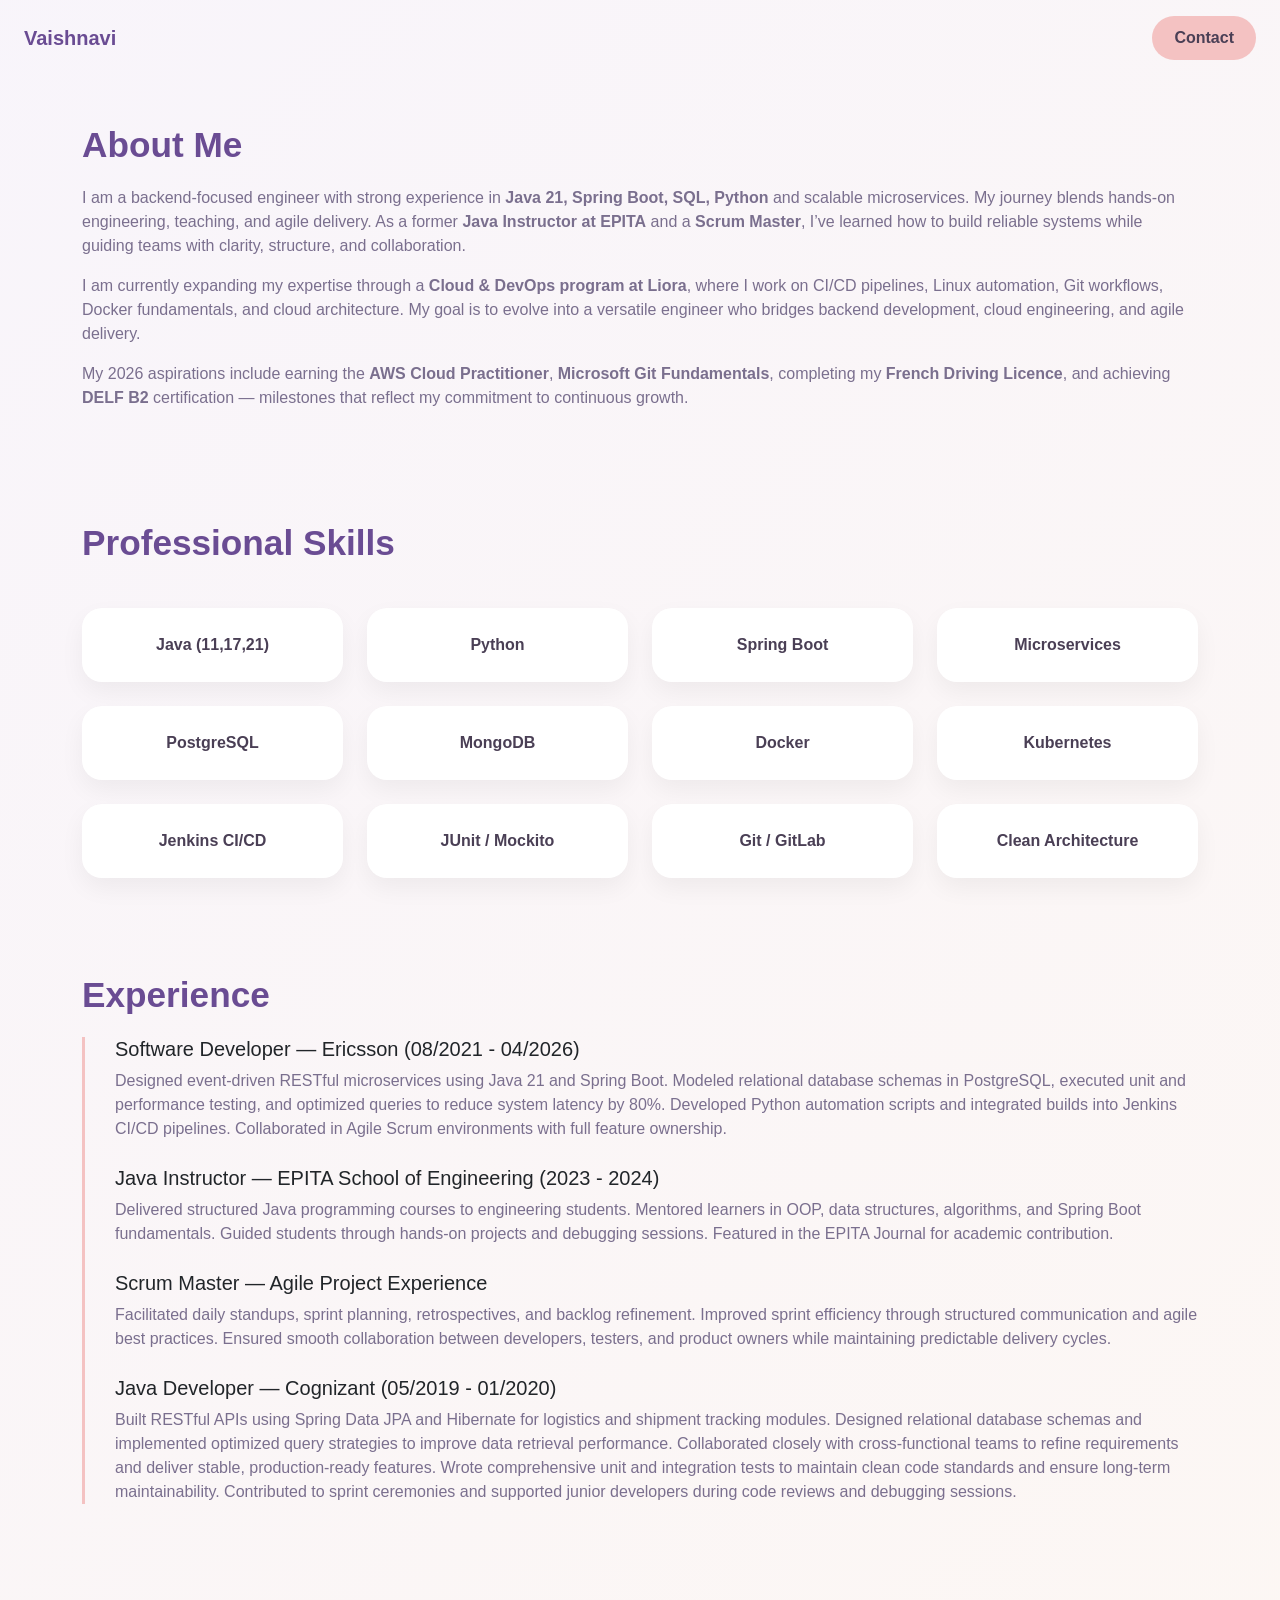
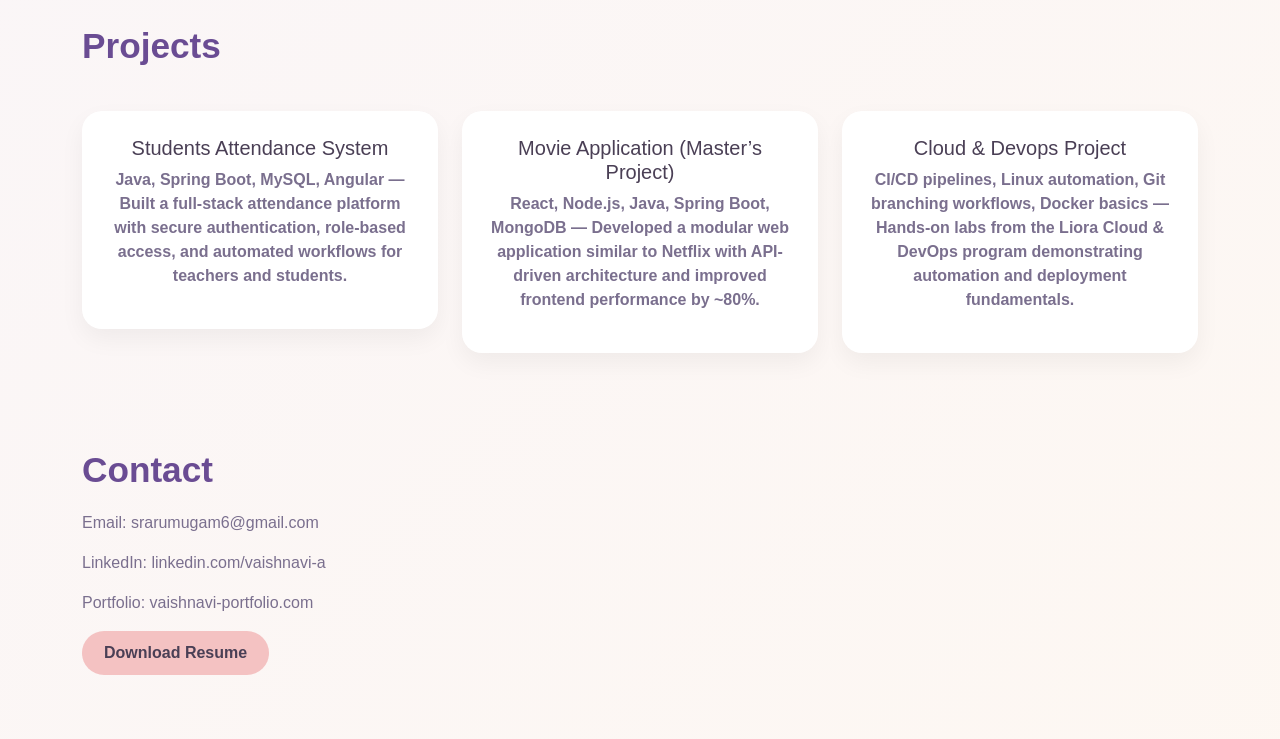
==== portfolio.html @ 89f33f96 "Add download link for resume in portfolio.html" ====
<!DOCTYPE html>
<html lang="en">
<head>
    <meta charset="UTF-8">
    <meta name="viewport" content="width=device-width, initial-scale=1.0">
    <title>Vaishnavi | Portfolio</title>

    <link href="https://cdn.jsdelivr.net/npm/bootstrap@5.3.3/dist/css/bootstrap.min.css" rel="stylesheet">
    <link rel="stylesheet" href="style.css">
</head>

<body class="premium-bg">

    <!-- NAVBAR -->
    <nav class="navbar navbar-light bg-transparent px-4 py-3 fade-in">
        <a class="navbar-brand fw-bold premium-title" href="index.html">Vaishnavi</a>
        <div class="ms-auto">
            <a href="#contact" class="btn premium-btn">Contact</a>
        </div>
    </nav>

    <!-- ABOUT -->
    <section class="container py-5 fade-in-delayed">
        <h2 class="section-title-premium">About Me</h2>
        <p class="premium-text">
            I am a backend-focused engineer with strong experience in <strong>Java 21, Spring Boot, SQL, Python</strong> 
            and scalable microservices. My journey blends hands-on engineering, teaching, and agile delivery. As a 
            former <strong>Java Instructor at EPITA</strong> and a <strong>Scrum Master</strong>, I’ve learned how to build 
            reliable systems while guiding teams with clarity, structure, and collaboration.
        </p>

        <p class="premium-text">
            I am currently expanding my expertise through a <strong>Cloud & DevOps program at Liora</strong>, where I work 
            on CI/CD pipelines, Linux automation, Git workflows, Docker fundamentals, and cloud architecture. My goal is 
            to evolve into a versatile engineer who bridges backend development, cloud engineering, and agile delivery.
        </p>

        <p class="premium-text">
            My 2026 aspirations include earning the <strong>AWS Cloud Practitioner</strong>, 
            <strong>Microsoft Git Fundamentals</strong>, completing my <strong>French Driving Licence</strong>, and achieving 
            <strong>DELF B2</strong> certification — milestones that reflect my commitment to continuous growth.
        </p>
    </section>

    <!-- SKILLS -->
    <section class="container py-5 fade-in-delayed">
        <h2 class="section-title-premium">Professional Skills</h2>

        <div class="row g-4 mt-3">
            <div class="col-md-3"><div class="premium-card">Java (11,17,21)</div></div>
            <div class="col-md-3"><div class="premium-card">Python</div></div>
            <div class="col-md-3"><div class="premium-card">Spring Boot</div></div>
            <div class="col-md-3"><div class="premium-card">Microservices</div></div>
            <div class="col-md-3"><div class="premium-card">PostgreSQL</div></div>
            <div class="col-md-3"><div class="premium-card">MongoDB</div></div>
            <div class="col-md-3"><div class="premium-card">Docker</div></div>
            <div class="col-md-3"><div class="premium-card">Kubernetes</div></div>
            <div class="col-md-3"><div class="premium-card">Jenkins CI/CD</div></div>
            <div class="col-md-3"><div class="premium-card">JUnit / Mockito</div></div>
            <div class="col-md-3"><div class="premium-card">Git / GitLab</div></div>
            <div class="col-md-3"><div class="premium-card">Clean Architecture</div></div>
        </div>
    </section>

    <!-- EXPERIENCE -->
    <section class="container py-5 fade-in-delayed">
        <h2 class="section-title-premium">Experience</h2>

        <div class="premium-timeline">

            <div class="timeline-item-premium">
                <h5>Software Developer — Ericsson (08/2021 - 04/2026)</h5>
                <p class="premium-text">
                    Designed event-driven RESTful microservices using Java 21 and Spring Boot. Modeled relational
                    database schemas in PostgreSQL, executed unit and performance testing, and optimized queries to
                    reduce system latency by 80%. Developed Python automation scripts and integrated builds into
                    Jenkins CI/CD pipelines. Collaborated in Agile Scrum environments with full feature ownership.
                </p>
            </div>

            <div class="timeline-item-premium">
                <h5>Java Instructor — EPITA School of Engineering (2023 - 2024)</h5>
                <p class="premium-text">
                    Delivered structured Java programming courses to engineering students. Mentored learners in OOP,
                    data structures, algorithms, and Spring Boot fundamentals. Guided students through hands-on
                    projects and debugging sessions. Featured in the EPITA Journal for academic contribution.
                </p>
            </div>

            <div class="timeline-item-premium">
                <h5>Scrum Master — Agile Project Experience</h5>
                <p class="premium-text">
                    Facilitated daily standups, sprint planning, retrospectives, and backlog refinement. Improved sprint
                    efficiency through structured communication and agile best practices. Ensured smooth collaboration
                    between developers, testers, and product owners while maintaining predictable delivery cycles.
                </p>
            </div>

        <div class="timeline-item-premium">
            <h5>Java Developer — Cognizant (05/2019 - 01/2020)</h5>
            <p class="premium-text">
                Built RESTful APIs using Spring Data JPA and Hibernate for logistics and shipment tracking modules. 
                Designed relational database schemas and implemented optimized query strategies to improve data retrieval 
                performance. Collaborated closely with cross-functional teams to refine requirements and deliver stable, 
                production-ready features. Wrote comprehensive unit and integration tests to maintain clean code standards 
                and ensure long-term maintainability. Contributed to sprint ceremonies and supported junior developers 
                during code reviews and debugging sessions.
            </p>
        </div>


        </div>
    </section>

    <!-- PROJECTS -->
    <section class="container py-5 fade-in-delayed">
        <h2 class="section-title-premium">Projects</h2>

        <div class="row g-4 mt-3">
            <div class="col-md-4">
                <div class="premium-card project-card">
                    <h5>Students Attendance System</h5>
                    <p class="premium-text">
                        Java, Spring Boot, MySQL, Angular — Built a full-stack attendance platform with secure
                        authentication, role-based access, and automated workflows for teachers and students.
                    </p>
                </div>
            </div>

            <div class="col-md-4">
                <div class="premium-card project-card">
                    <h5>Movie Application (Master’s Project)</h5>
                    <p class="premium-text">
                        React, Node.js, Java, Spring Boot, MongoDB — Developed a modular web application similar to 
                        Netflix with API-driven architecture and improved frontend performance by ~80%.
                    </p>
                </div>
            </div>

            <div class="col-md-4">
                <div class="premium-card project-card">
                    <h5>Cloud & Devops Project</h5>
                    <p class="premium-text">
                        CI/CD pipelines, Linux automation, Git branching workflows, Docker basics — Hands-on labs from 
                        the Liora Cloud & DevOps program demonstrating automation and deployment fundamentals.
                    </p>
                </div>
            </div>
        </div>
    </section>

    <!-- CONTACT -->
    <section id="contact" class="container py-5 fade-in-delayed">
        <h2 class="section-title-premium">Contact</h2>
        <p class="premium-text">Email: srarumugam6@gmail.com</p>
        <p class="premium-text">LinkedIn: linkedin.com/vaishnavi-a</p>
        <p class="premium-text">Portfolio: vaishnavi-portfolio.com</p>
        <p class="premium-text">
        <a href="assets/resume.pdf" class="btn premium-btn" download>Download Resume</a>
        </p>

    </section>

</body>
</html>
---- style.css ----
html {
    scroll-behavior: smooth;
}

body {
    font-family: 'Poppins', sans-serif;
}

/* Soft gradient background */
.premium-bg {
    background: linear-gradient(135deg, rgba(247,243,250,0.85), rgba(253,246,240,0.85));
}

/* Background carousel */
.bg-carousel {
    position: fixed;
    top: 0;
    left: 0;
    width: 100%;
    height: 100%;
    z-index: -1;
}

.bg1 { background: url('assets/bg1.jpg') center/cover no-repeat; }
.bg2 { background: url('assets/bg2.jpg') center/cover no-repeat; }
.bg3 { background: url('assets/bg3.jpg') center/cover no-repeat; }

/* Premium typography */
.premium-title {
    color: #6a4c93;
}

.premium-text {
    color: #7a6f8e;
}

/* Premium CTA button */
.premium-btn {
    background-color: #f4c2c2;
    color: #4a3f55;
    border-radius: 25px;
    padding: 10px 22px;
    font-weight: 600;
    border: none;
    transition: all 0.3s ease;
}

.premium-btn:hover {
    background-color: #f0b1b1;
    transform: translateY(-3px);
}

/* Hero photo */
.hero-photo-premium {
    width: 320px;
    border-radius: 25px;
    box-shadow: 0 15px 35px rgba(0,0,0,0.1);
}

/* Section titles */
.section-title-premium {
    font-size: 2.2rem;
    font-weight: 600;
    color: #6a4c93;
    margin-bottom: 20px;
}

/* Premium cards */
.premium-card {
    background: #ffffff;
    padding: 25px;
    border-radius: 20px;
    box-shadow: 0 10px 25px rgba(0,0,0,0.05);
    text-align: center;
    font-weight: 600;
    color: #4a3f55;
    transition: all 0.3s ease;
}

.premium-card:hover {
    transform: translateY(-5px);
    box-shadow: 0 15px 35px rgba(0,0,0,0.1);
}

/* Timeline */
.premium-timeline {
    border-left: 3px solid #f4c2c2;
    padding-left: 20px;
}

.timeline-item-premium {
    margin-bottom: 25px;
    padding-left: 10px;
}

/* Fade-in animations */
.fade-in {
    animation: fadeIn 1s ease forwards;
    opacity: 0;
}

.fade-in-delayed {
    animation: fadeIn 1.5s ease forwards;
    opacity: 0;
}

@keyframes fadeIn {
    to { opacity: 1; }
}
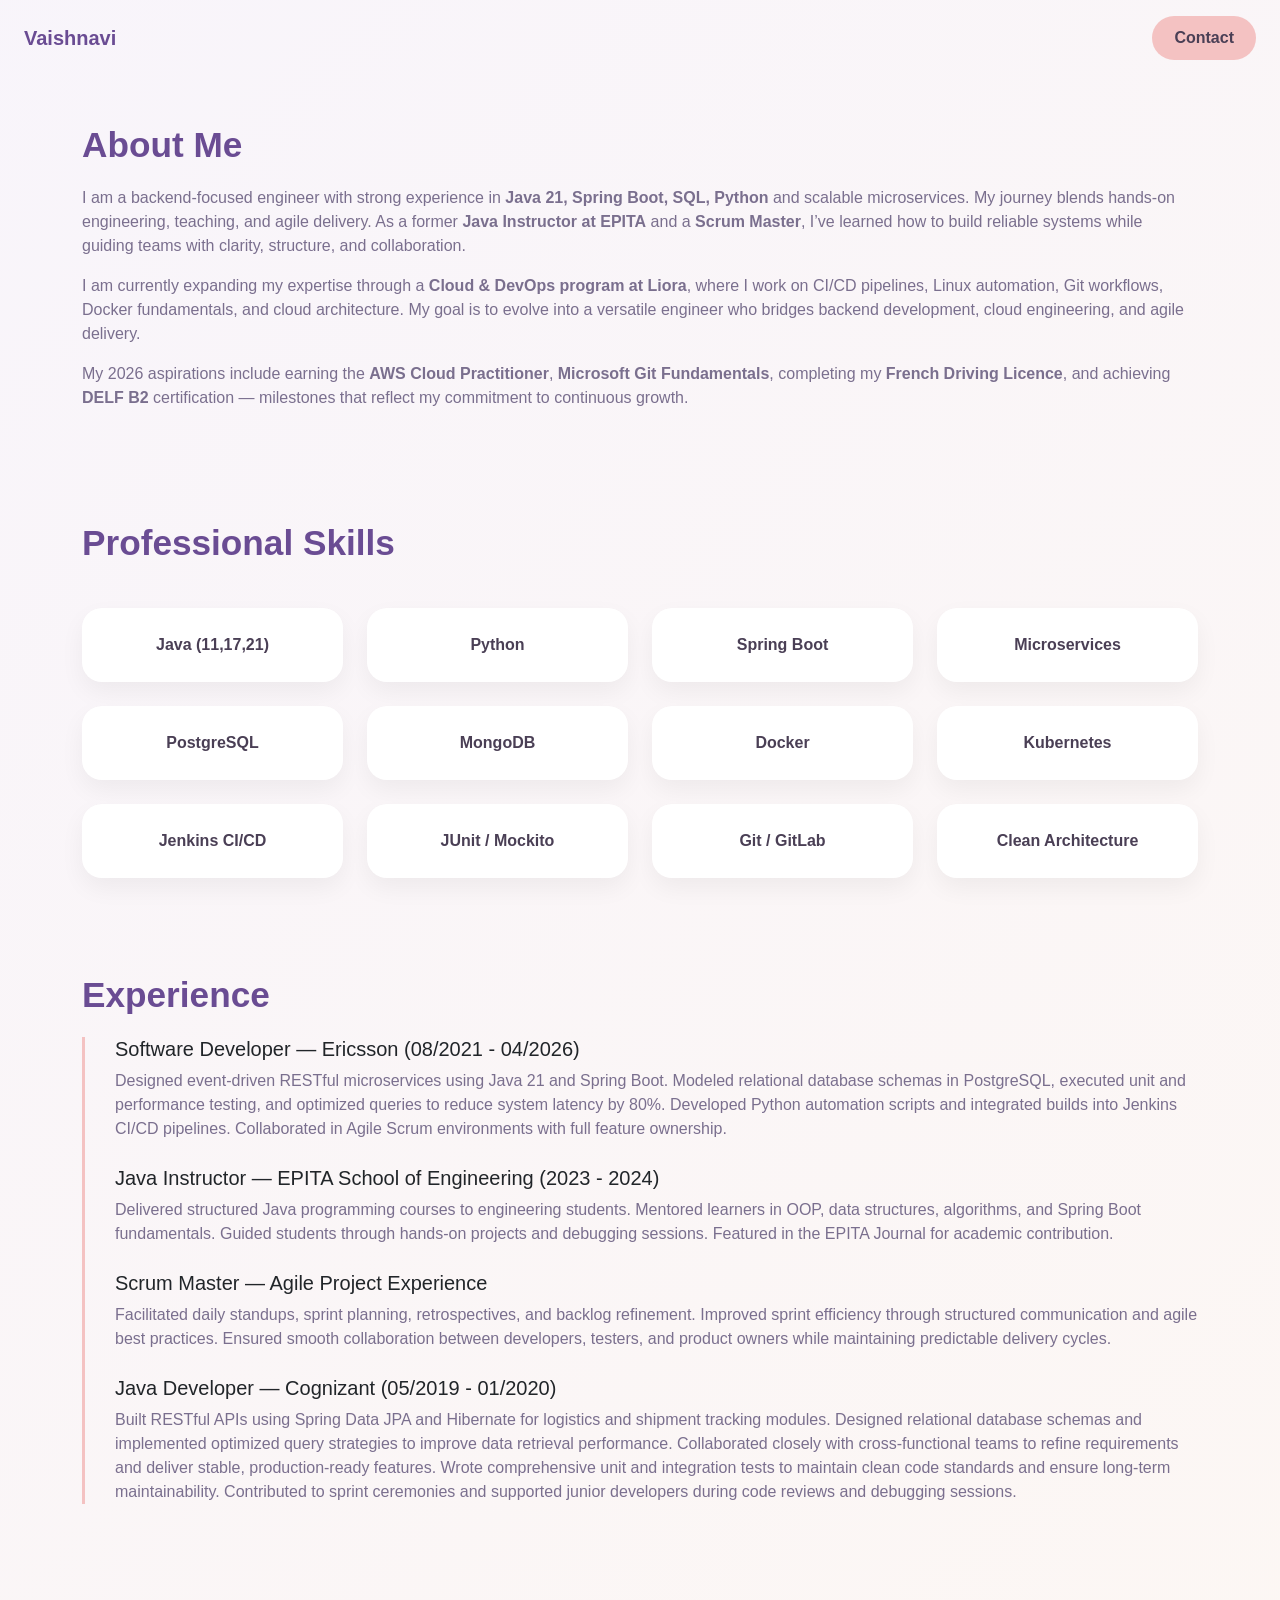
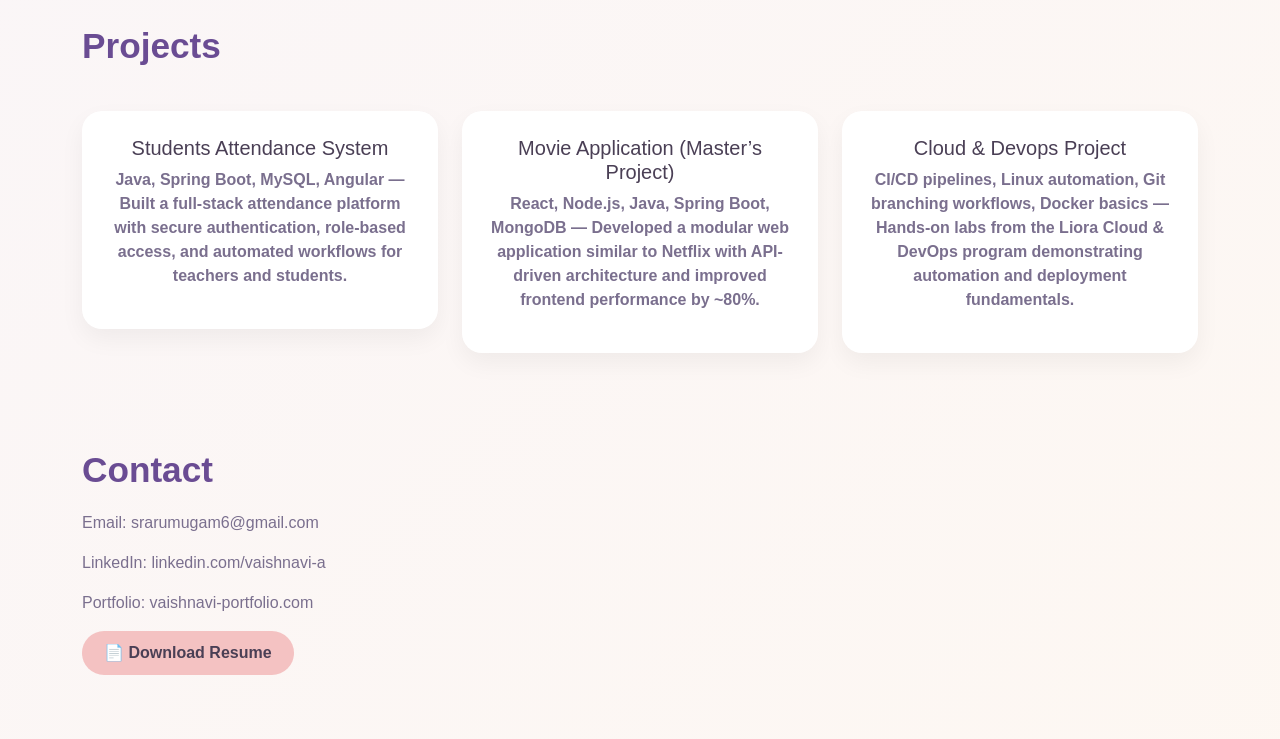
==== commit 36f9eadb: "Update resume download link and text" ====
--- a/portfolio.html
+++ b/portfolio.html
@@ -156,7 +156,9 @@
         <p class="premium-text">LinkedIn: linkedin.com/vaishnavi-a</p>
         <p class="premium-text">Portfolio: vaishnavi-portfolio.com</p>
         <p class="premium-text">
-        <a href="assets/resume.pdf" class="btn premium-btn" download>Download Resume</a>
+        <a href="assets/Vaishnavi_A_Backend_Developer.pdf" class="btn premium-btn" download>
+        📄 Download Resume
+        </a>
         </p>
 
     </section>
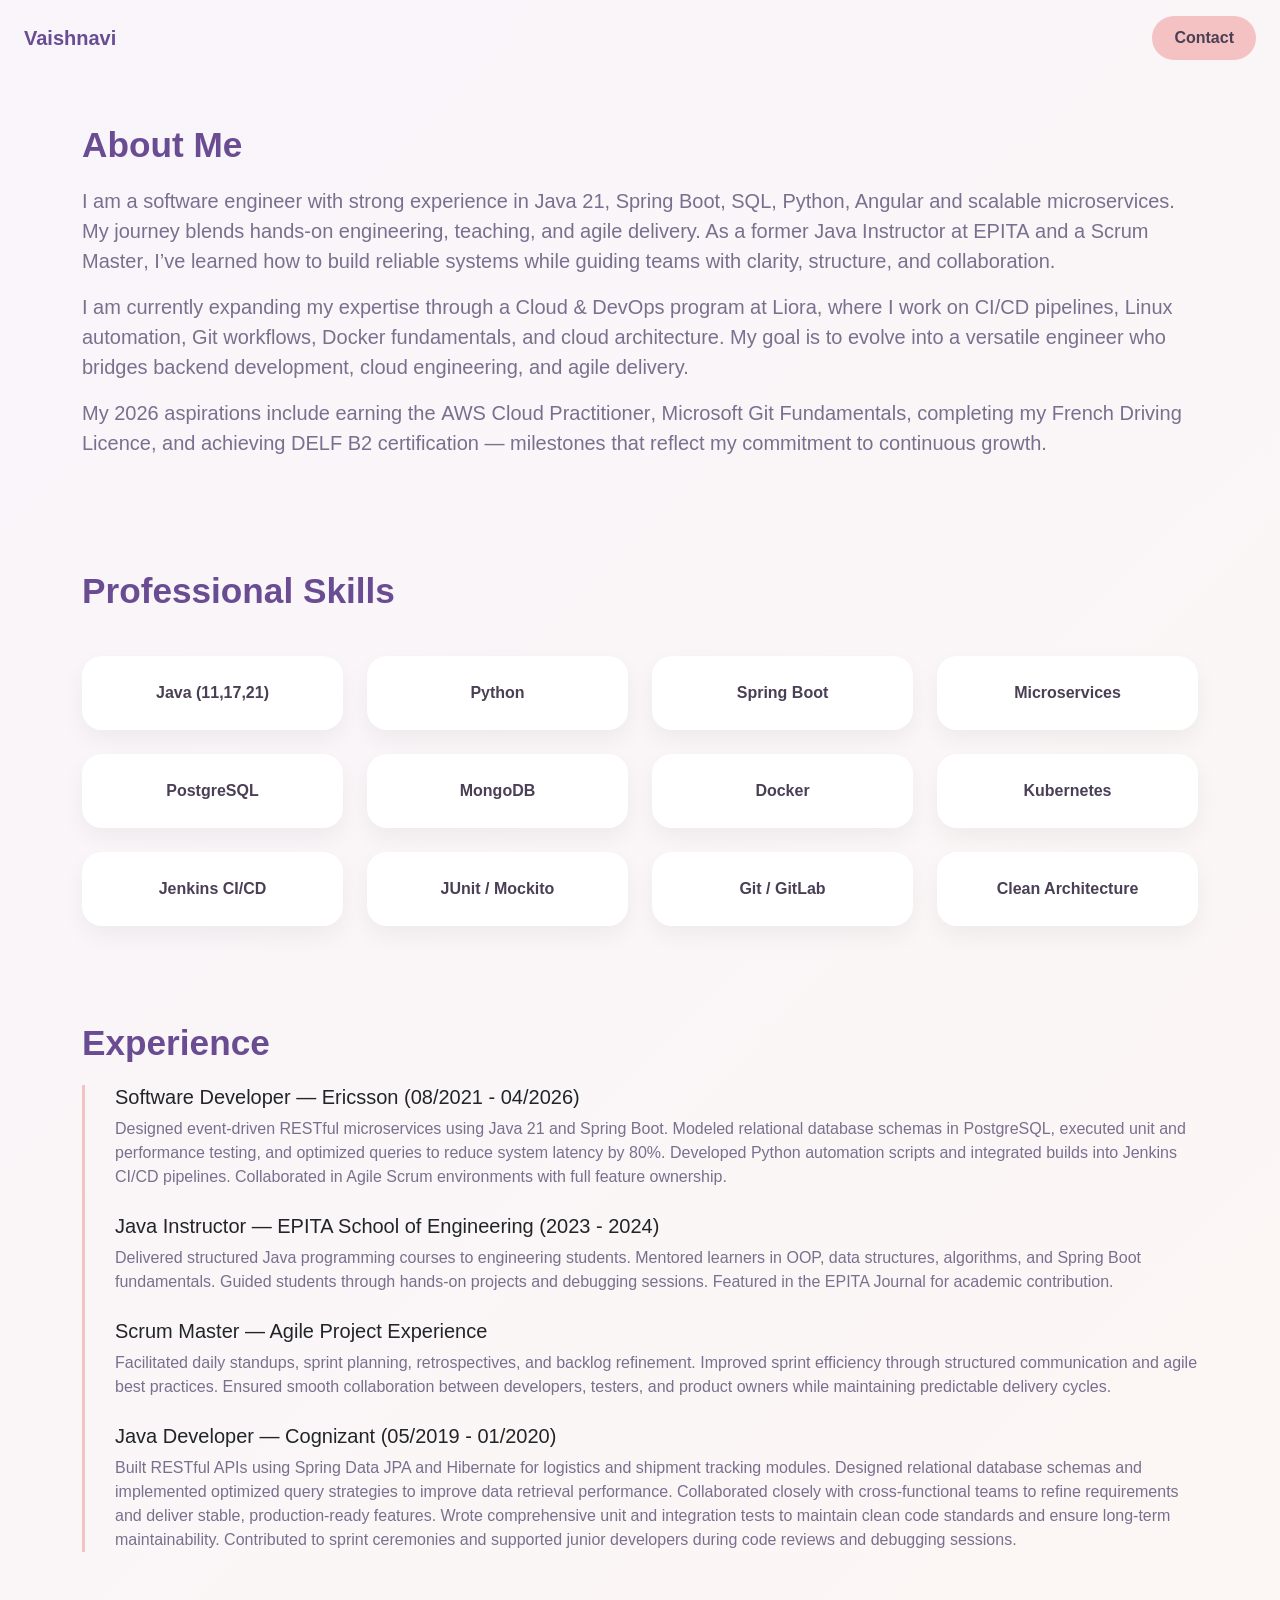
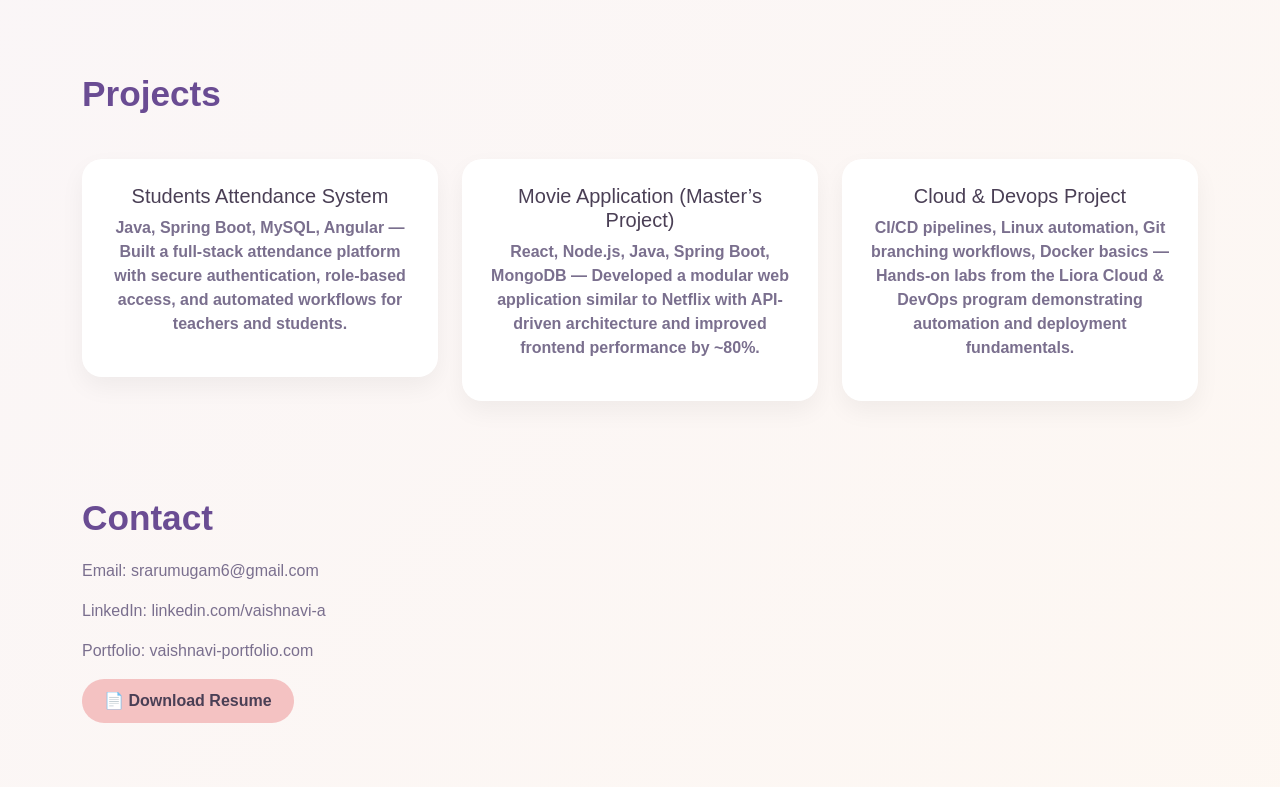
==== commit e3ebb6c0: "Revise 'About Me' section with updated skills Updated the 'About Me' section to reflect a broader sk" ====
--- a/portfolio.html
+++ b/portfolio.html
@@ -22,20 +22,20 @@
     <!-- ABOUT -->
     <section class="container py-5 fade-in-delayed">
         <h2 class="section-title-premium">About Me</h2>
-        <p class="premium-text">
-            I am a backend-focused engineer with strong experience in <strong>Java 21, Spring Boot, SQL, Python</strong> 
+        <p class="lead premium-text mt-3 justify-text">
+            I am a software engineer with strong experience in <strong>Java 21, Spring Boot, SQL, Python, Angular</strong> 
             and scalable microservices. My journey blends hands-on engineering, teaching, and agile delivery. As a 
             former <strong>Java Instructor at EPITA</strong> and a <strong>Scrum Master</strong>, I’ve learned how to build 
             reliable systems while guiding teams with clarity, structure, and collaboration.
         </p>
 
-        <p class="premium-text">
+        <p class="lead premium-text mt-3 justify-text">
             I am currently expanding my expertise through a <strong>Cloud & DevOps program at Liora</strong>, where I work 
             on CI/CD pipelines, Linux automation, Git workflows, Docker fundamentals, and cloud architecture. My goal is 
             to evolve into a versatile engineer who bridges backend development, cloud engineering, and agile delivery.
         </p>
 
-        <p class="premium-text">
+        <p class="lead premium-text mt-3 justify-text">
             My 2026 aspirations include earning the <strong>AWS Cloud Practitioner</strong>, 
             <strong>Microsoft Git Fundamentals</strong>, completing my <strong>French Driving Licence</strong>, and achieving 
             <strong>DELF B2</strong> certification — milestones that reflect my commitment to continuous growth.
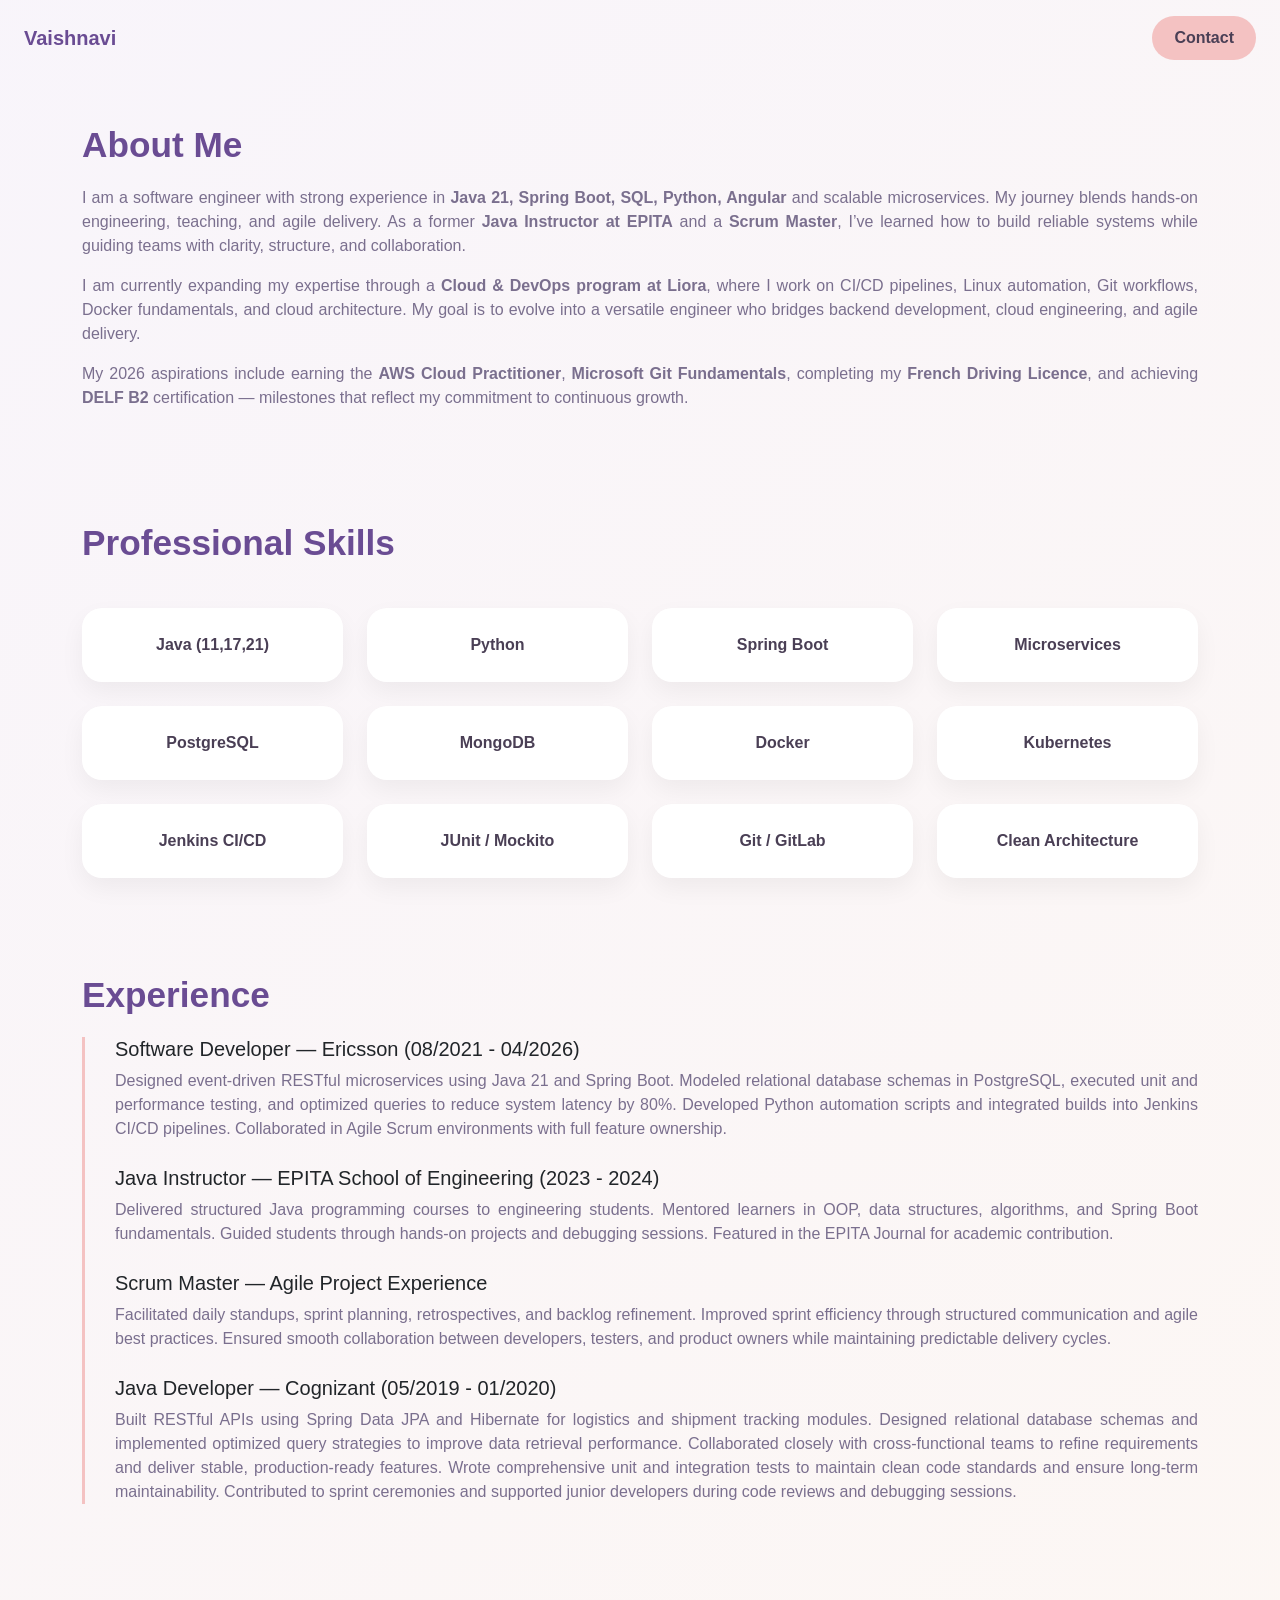
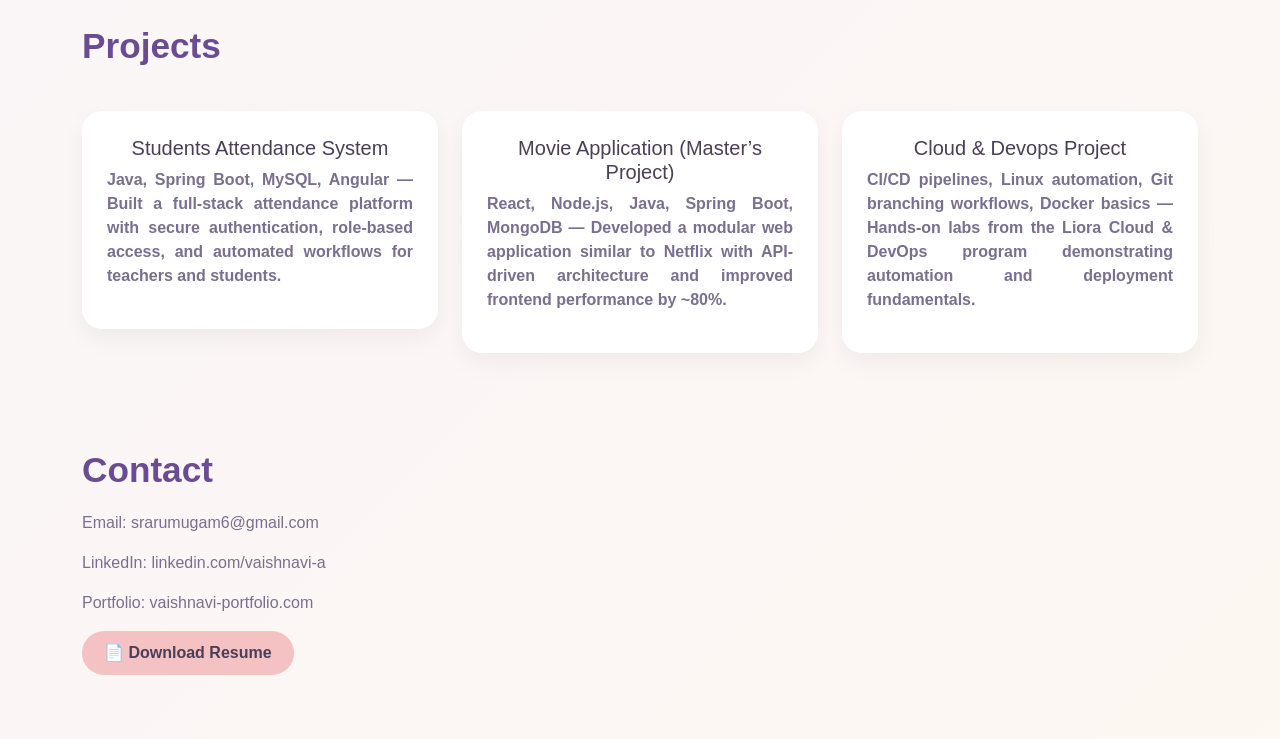
==== commit ca598a50: "Refactor About Me section paragraph styles Updated paragraph styles in the About Me section to remov" ====
--- a/portfolio.html
+++ b/portfolio.html
@@ -22,20 +22,20 @@
     <!-- ABOUT -->
     <section class="container py-5 fade-in-delayed">
         <h2 class="section-title-premium">About Me</h2>
-        <p class="lead premium-text mt-3 justify-text">
+        <p class="premium-text">
             I am a software engineer with strong experience in <strong>Java 21, Spring Boot, SQL, Python, Angular</strong> 
             and scalable microservices. My journey blends hands-on engineering, teaching, and agile delivery. As a 
             former <strong>Java Instructor at EPITA</strong> and a <strong>Scrum Master</strong>, I’ve learned how to build 
             reliable systems while guiding teams with clarity, structure, and collaboration.
         </p>
 
-        <p class="lead premium-text mt-3 justify-text">
+        <p class="premium-text">
             I am currently expanding my expertise through a <strong>Cloud & DevOps program at Liora</strong>, where I work 
             on CI/CD pipelines, Linux automation, Git workflows, Docker fundamentals, and cloud architecture. My goal is 
             to evolve into a versatile engineer who bridges backend development, cloud engineering, and agile delivery.
         </p>
 
-        <p class="lead premium-text mt-3 justify-text">
+        <p class="premium-text">
             My 2026 aspirations include earning the <strong>AWS Cloud Practitioner</strong>, 
             <strong>Microsoft Git Fundamentals</strong>, completing my <strong>French Driving Licence</strong>, and achieving 
             <strong>DELF B2</strong> certification — milestones that reflect my commitment to continuous growth.
--- a/style.css
+++ b/style.css
@@ -32,6 +32,7 @@
 
 .premium-text {
     color: #7a6f8e;
+    text-align: justify;
 }
 
 /* Premium CTA button */
@@ -104,6 +105,10 @@
     opacity: 0;
 }
 
+.justify-text {
+    text-align: justify;
+}
+
 @keyframes fadeIn {
     to { opacity: 1; }
 }
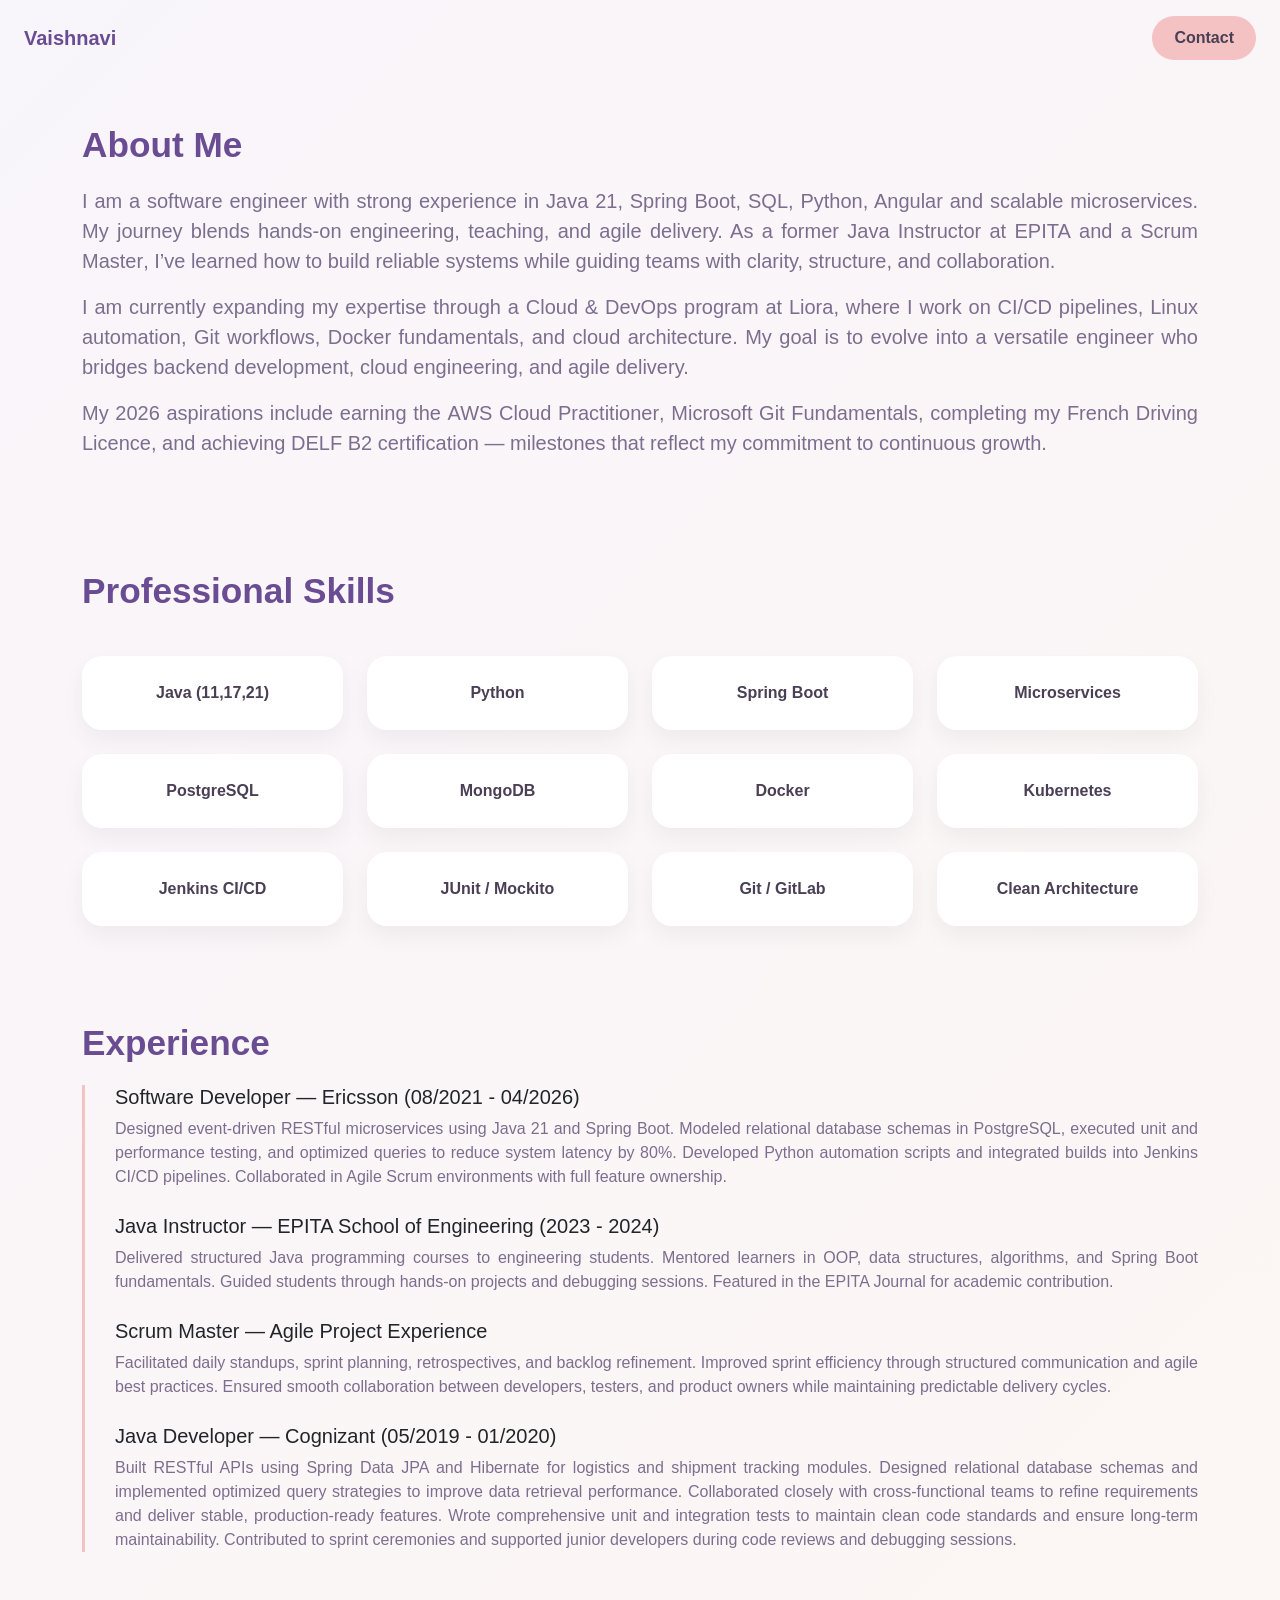
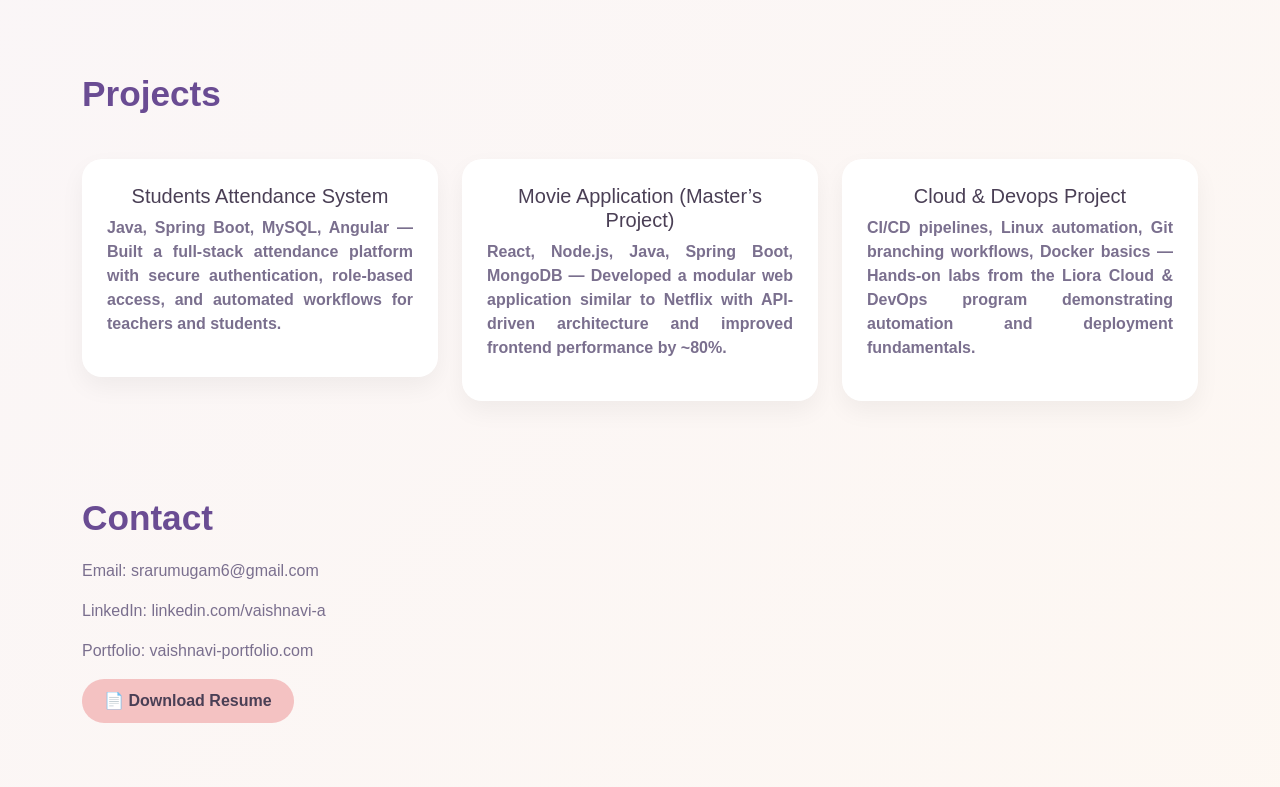
==== commit 0c24f26e: "Refactor paragraph classes in portfolio.html Updated paragraph classes for better styling and consis" ====
--- a/portfolio.html
+++ b/portfolio.html
@@ -22,20 +22,20 @@
     <!-- ABOUT -->
     <section class="container py-5 fade-in-delayed">
         <h2 class="section-title-premium">About Me</h2>
-        <p class="premium-text">
+        <p class="lead premium-text mt-3 justify-text">
             I am a software engineer with strong experience in <strong>Java 21, Spring Boot, SQL, Python, Angular</strong> 
             and scalable microservices. My journey blends hands-on engineering, teaching, and agile delivery. As a 
             former <strong>Java Instructor at EPITA</strong> and a <strong>Scrum Master</strong>, I’ve learned how to build 
             reliable systems while guiding teams with clarity, structure, and collaboration.
         </p>
 
-        <p class="premium-text">
+        <p class="lead premium-text mt-3 justify-text">
             I am currently expanding my expertise through a <strong>Cloud & DevOps program at Liora</strong>, where I work 
             on CI/CD pipelines, Linux automation, Git workflows, Docker fundamentals, and cloud architecture. My goal is 
             to evolve into a versatile engineer who bridges backend development, cloud engineering, and agile delivery.
         </p>
 
-        <p class="premium-text">
+        <p class="lead premium-text mt-3 justify-text">
             My 2026 aspirations include earning the <strong>AWS Cloud Practitioner</strong>, 
             <strong>Microsoft Git Fundamentals</strong>, completing my <strong>French Driving Licence</strong>, and achieving 
             <strong>DELF B2</strong> certification — milestones that reflect my commitment to continuous growth.
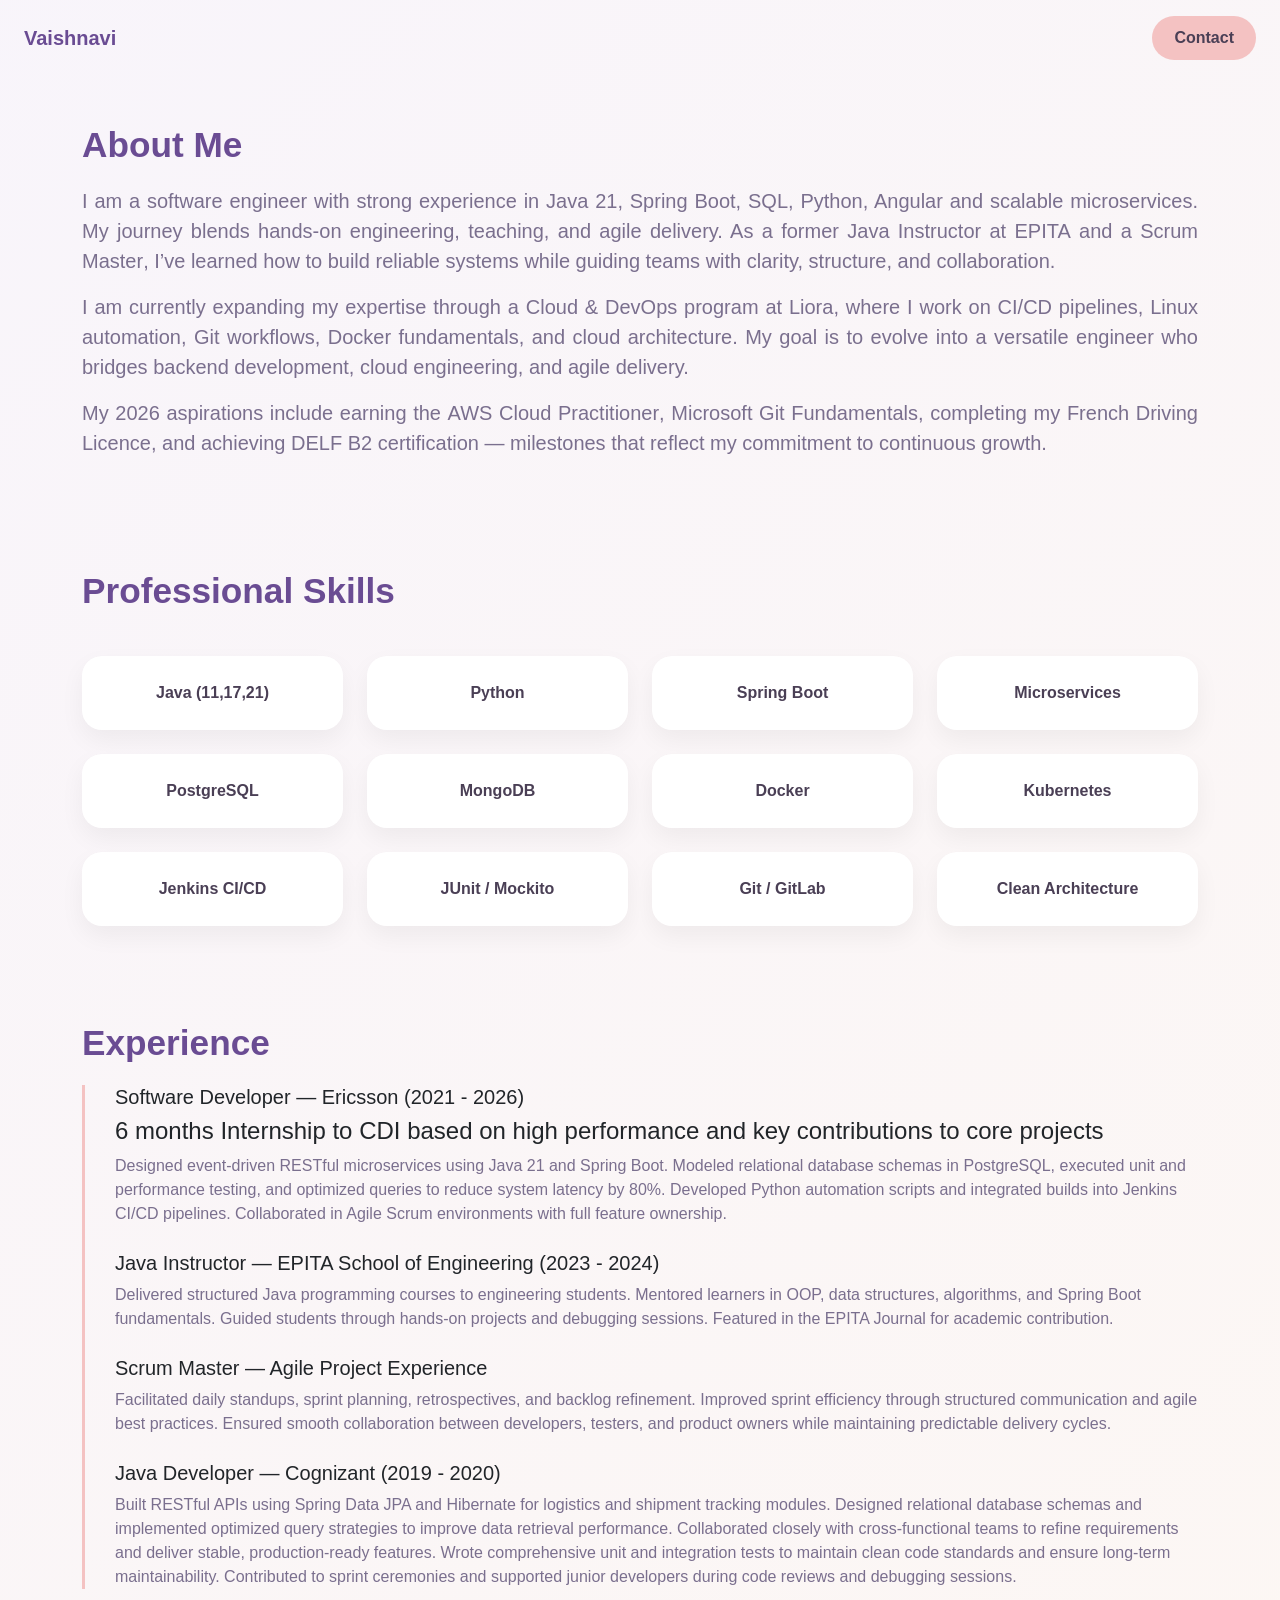
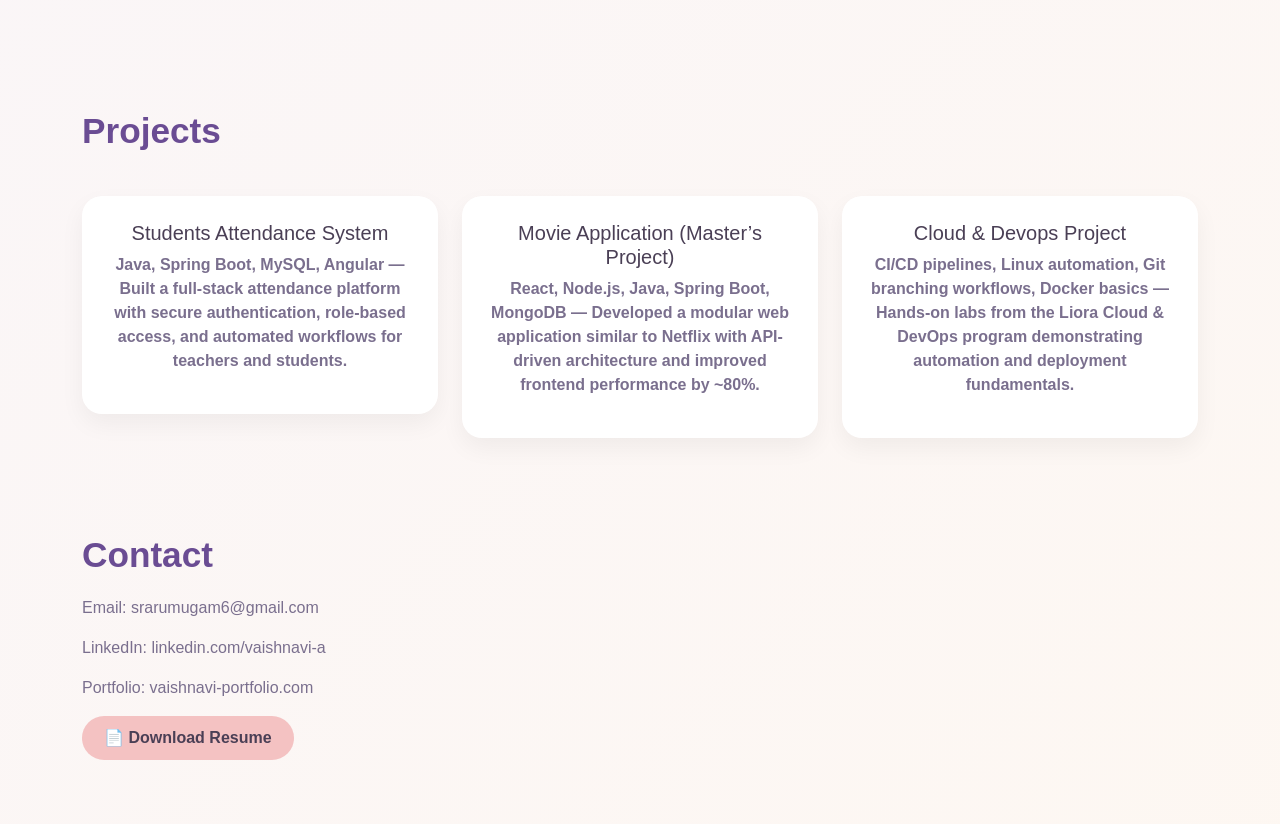
==== commit b898e6ae: "Revise job titles and add internship description Updated job titles to remove specific months and ad" ====
--- a/portfolio.html
+++ b/portfolio.html
@@ -69,7 +69,8 @@
         <div class="premium-timeline">
 
             <div class="timeline-item-premium">
-                <h5>Software Developer — Ericsson (08/2021 - 04/2026)</h5>
+                <h5>Software Developer — Ericsson (2021 - 2026)</h5>
+                <h4>6 months Internship to CDI based on high performance and key contributions to core projects</h4>
                 <p class="premium-text">
                     Designed event-driven RESTful microservices using Java 21 and Spring Boot. Modeled relational
                     database schemas in PostgreSQL, executed unit and performance testing, and optimized queries to
@@ -97,7 +98,7 @@
             </div>
 
         <div class="timeline-item-premium">
-            <h5>Java Developer — Cognizant (05/2019 - 01/2020)</h5>
+            <h5>Java Developer — Cognizant (2019 - 2020)</h5>
             <p class="premium-text">
                 Built RESTful APIs using Spring Data JPA and Hibernate for logistics and shipment tracking modules. 
                 Designed relational database schemas and implemented optimized query strategies to improve data retrieval 
--- a/style.css
+++ b/style.css
@@ -32,7 +32,6 @@
 
 .premium-text {
     color: #7a6f8e;
-    text-align: justify;
 }
 
 /* Premium CTA button */
@@ -107,6 +106,7 @@
 
 .justify-text {
     text-align: justify;
+    text-justify: inter-word;
 }
 
 @keyframes fadeIn {
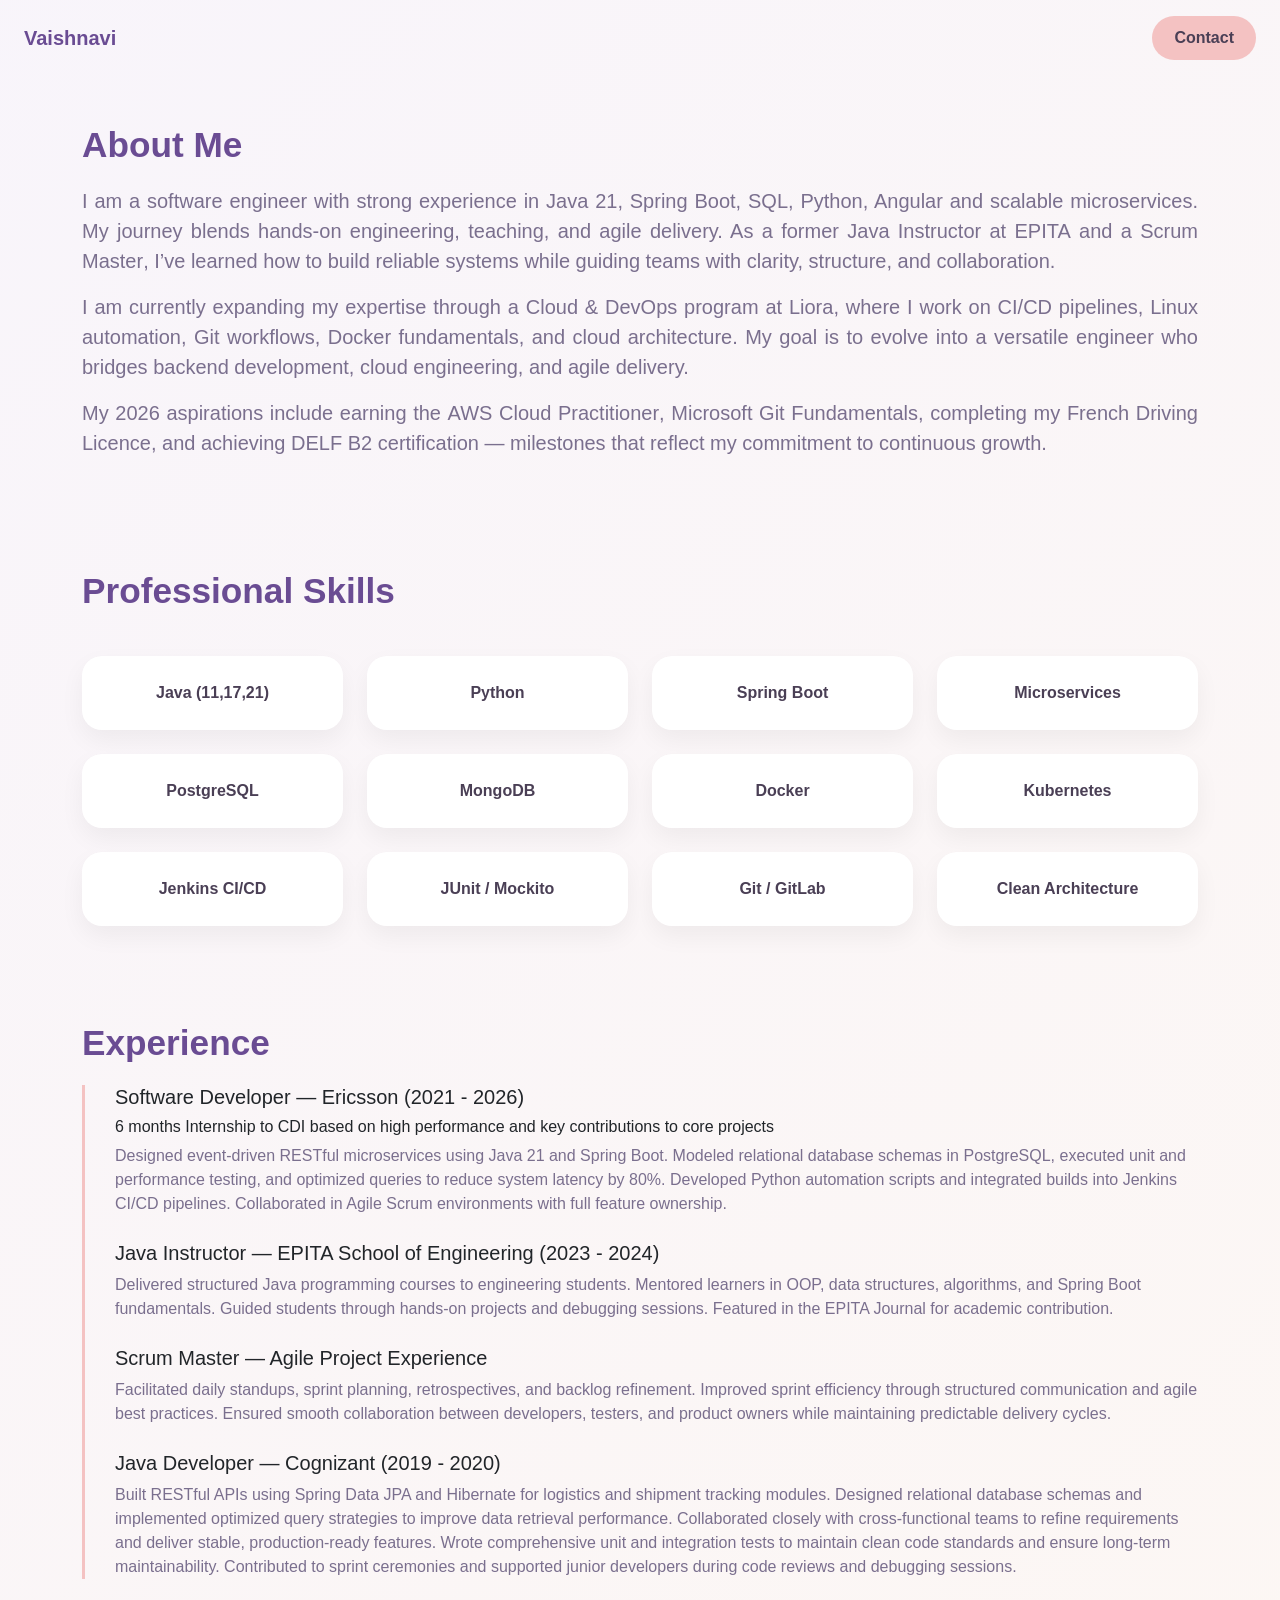
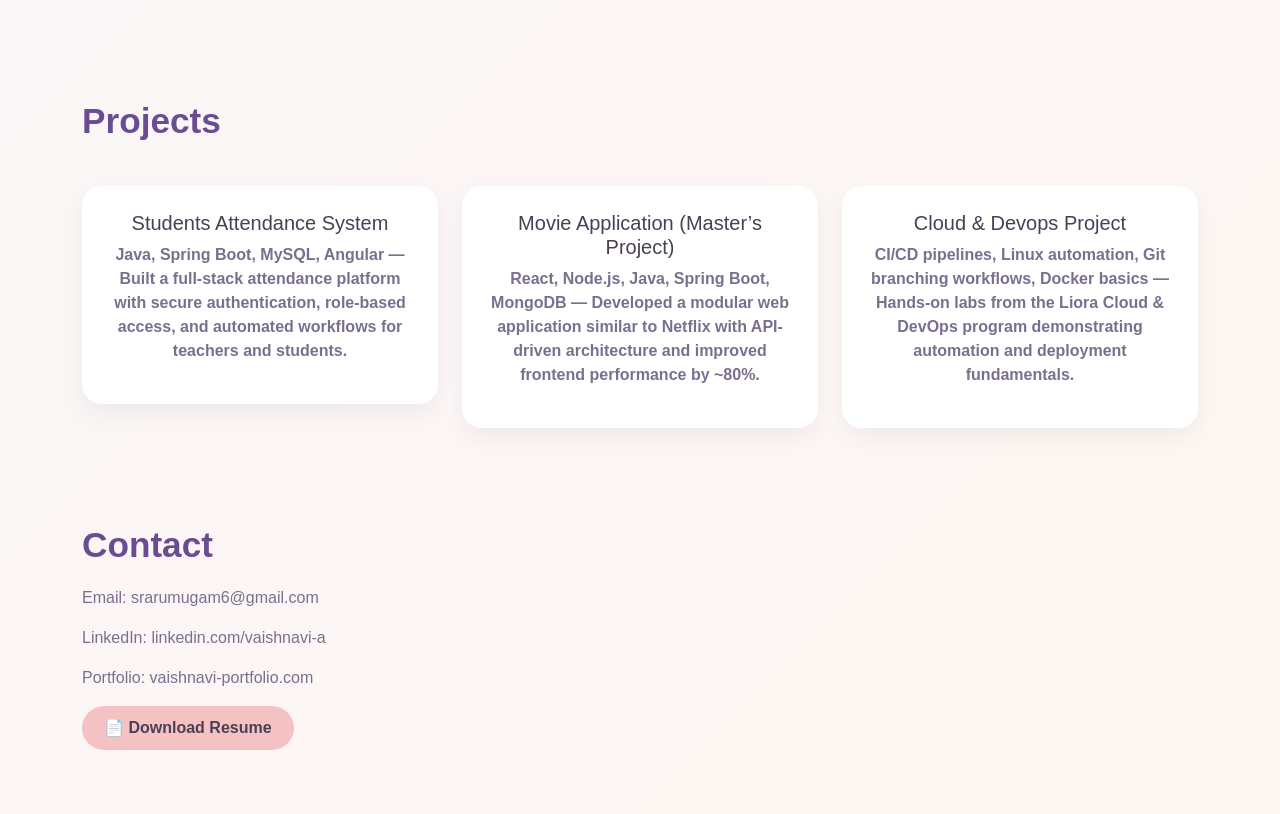
==== commit b6906f61: "Change h4 to h6 for internship description" ====
--- a/portfolio.html
+++ b/portfolio.html
@@ -70,7 +70,7 @@
 
             <div class="timeline-item-premium">
                 <h5>Software Developer — Ericsson (2021 - 2026)</h5>
-                <h4>6 months Internship to CDI based on high performance and key contributions to core projects</h4>
+                <h6>6 months Internship to CDI based on high performance and key contributions to core projects</h6>
                 <p class="premium-text">
                     Designed event-driven RESTful microservices using Java 21 and Spring Boot. Modeled relational
                     database schemas in PostgreSQL, executed unit and performance testing, and optimized queries to
